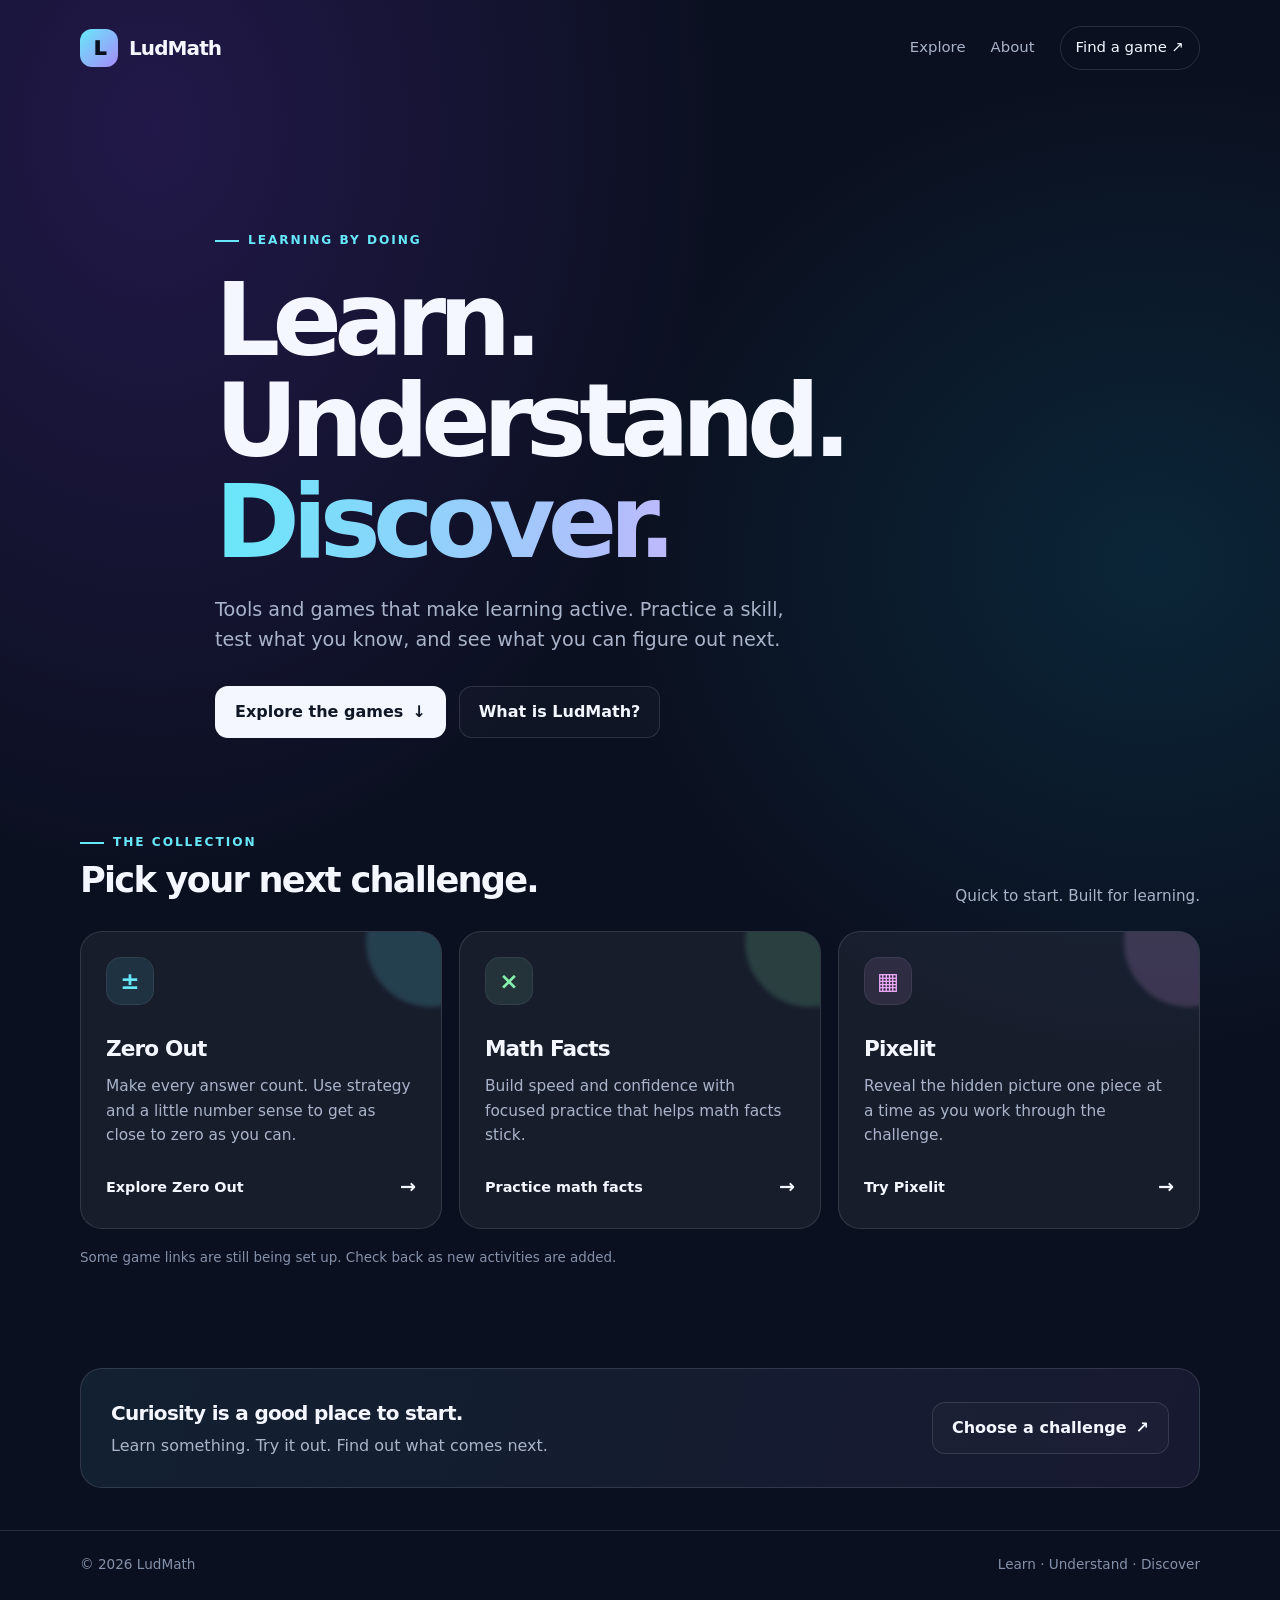
==== index.html @ 6e842093 "Add files via upload" ====
<!doctype html>
<html lang="en">
<head>
  <meta charset="utf-8">
  <meta name="viewport" content="width=device-width, initial-scale=1">
  <meta name="theme-color" content="#101827">
  <meta name="description" content="LudMath — learn, understand, discover through interactive learning games.">
  <title>LudMath — Learn, Understand, Discover</title>
  <style>
    :root {
      color-scheme: dark;
      --bg: #0b1020;
      --panel: rgba(255,255,255,.055);
      --panel-hover: rgba(255,255,255,.09);
      --text: #f4f7ff;
      --muted: #a9b4ca;
      --line: rgba(255,255,255,.12);
      --purple: #a78bfa;
      --cyan: #67e8f9;
      --green: #86efac;
      --radius: 22px;
    }
    * { box-sizing: border-box; }
    html { scroll-behavior: smooth; }
    body {
      margin: 0;
      min-height: 100vh;
      background:
        radial-gradient(ellipse at 12% 8%, rgba(124,58,237,.2), transparent 36rem),
        radial-gradient(ellipse at 90% 35%, rgba(6,182,212,.13), transparent 34rem),
        var(--bg);
      color: var(--text);
      font-family: Inter, ui-sans-serif, system-ui, -apple-system, BlinkMacSystemFont, "Segoe UI", sans-serif;
      line-height: 1.6;
    }
    a { color: inherit; }
    .wrap { width: min(1120px, calc(100% - 40px)); margin: 0 auto; }
    .topbar { display: flex; align-items: center; justify-content: space-between; gap: 24px; padding: 26px 0; }
    .brand { display: inline-flex; align-items: center; gap: 11px; text-decoration: none; font-weight: 850; letter-spacing: -.045em; font-size: 1.25rem; }
    .brand-mark { display: grid; place-items: center; width: 38px; height: 38px; border-radius: 12px; color: #0b1020; background: linear-gradient(135deg, var(--cyan), var(--purple)); font-weight: 950; letter-spacing: -.08em; }
    .nav { display: flex; gap: 25px; align-items: center; }
    .nav a { text-decoration: none; color: var(--muted); font-size: .93rem; transition: color .2s ease; }
    .nav a:hover { color: var(--text); }
    .nav .nav-cta { color: var(--text); border: 1px solid var(--line); padding: 9px 15px; border-radius: 999px; }
    .hero { padding: clamp(66px, 10vw, 128px) 0 78px; max-width: 850px; }
    .eyebrow { display: inline-flex; align-items: center; gap: 9px; color: var(--cyan); text-transform: uppercase; letter-spacing: .16em; font-size: .76rem; font-weight: 800; }
    .eyebrow::before { content: ""; width: 24px; height: 2px; background: currentColor; }
    h1 { margin: 18px 0 22px; font-size: clamp(3rem, 8vw, 6.5rem); line-height: .99; letter-spacing: -.075em; font-weight: 850; }
    h1 .gradient { display: block; color: transparent; background: linear-gradient(95deg, var(--cyan), #c4b5fd 58%, #f0abfc); background-clip: text; -webkit-background-clip: text; }
    .intro { max-width: 610px; margin: 0; color: var(--muted); font-size: clamp(1.05rem, 2vw, 1.2rem); }
    .hero-actions { display: flex; flex-wrap: wrap; gap: 13px; margin-top: 30px; }
    .button { display: inline-flex; justify-content: center; align-items: center; gap: 9px; min-height: 48px; padding: 12px 19px; border-radius: 13px; text-decoration: none; font-weight: 750; border: 1px solid transparent; transition: transform .2s ease, background .2s ease, border-color .2s ease; }
    .button:hover { transform: translateY(-2px); }
    .button-primary { background: var(--text); color: #101827; }
    .button-secondary { border-color: var(--line); color: var(--text); background: rgba(255,255,255,.025); }
    .section-heading { display: flex; align-items: end; justify-content: space-between; gap: 24px; margin-bottom: 22px; }
    .section-heading h2 { margin: 0; font-size: clamp(1.65rem, 3vw, 2.2rem); letter-spacing: -.05em; }
    .section-heading p { margin: 0; color: var(--muted); font-size: .95rem; }
    .projects { padding: 10px 0 100px; }
    .card-grid { display: grid; grid-template-columns: repeat(3, minmax(0, 1fr)); gap: 17px; }
    .project-card { position: relative; display: flex; flex-direction: column; min-height: 270px; padding: 25px; overflow: hidden; border: 1px solid var(--line); border-radius: var(--radius); background: var(--panel); text-decoration: none; transition: transform .22s ease, border-color .22s ease, background .22s ease; }
    .project-card:hover { transform: translateY(-5px); border-color: rgba(167,139,250,.55); background: var(--panel-hover); }
    .project-card::after { content: ""; position: absolute; width: 130px; height: 130px; right: -55px; top: -55px; border-radius: 50%; background: var(--glow, rgba(167,139,250,.16)); filter: blur(2px); pointer-events: none; }
    .project-icon { display: grid; place-items: center; width: 48px; height: 48px; border-radius: 15px; margin-bottom: 27px; color: var(--icon-color, var(--purple)); background: var(--icon-bg, rgba(167,139,250,.13)); border: 1px solid rgba(255,255,255,.07); font-size: 1.45rem; font-weight: 800; }
    .project-card h3 { margin: 0 0 8px; font-size: 1.35rem; letter-spacing: -.04em; }
    .project-card p { margin: 0; color: var(--muted); font-size: .96rem; }
    .card-link { display: flex; align-items: center; justify-content: space-between; gap: 12px; margin-top: auto; padding-top: 24px; font-size: .9rem; font-weight: 750; }
    .arrow { font-size: 1.2rem; transition: transform .2s ease; }
    .project-card:hover .arrow { transform: translateX(4px); }
    .coming-note { margin: 18px 0 0; color: #8491aa; font-size: .84rem; }
    .bottom-band { margin-bottom: 42px; padding: 28px 30px; display: flex; justify-content: space-between; align-items: center; gap: 24px; border: 1px solid var(--line); border-radius: var(--radius); background: linear-gradient(105deg, rgba(103,232,249,.08), rgba(167,139,250,.08)); }
    .bottom-band h2 { margin: 0 0 4px; font-size: 1.25rem; letter-spacing: -.035em; }
    .bottom-band p { margin: 0; color: var(--muted); }
    footer { border-top: 1px solid var(--line); padding: 23px 0 30px; color: #8491aa; font-size: .85rem; }
    .footer-inner { display: flex; justify-content: space-between; gap: 18px; flex-wrap: wrap; }
    @media (max-width: 760px) {
      .card-grid { grid-template-columns: 1fr; }
      .project-card { min-height: 225px; }
      .section-heading { align-items: start; flex-direction: column; gap: 6px; }
      .bottom-band { align-items: start; flex-direction: column; }
    }
    @media (max-width: 520px) {
      .wrap { width: min(100% - 28px, 1120px); }
      .topbar { padding: 18px 0; }
      .nav { gap: 12px; }
      .nav a:not(.nav-cta) { display: none; }
      .hero { padding-top: 76px; }
      .project-card { padding: 22px; }
    }
    @media (prefers-reduced-motion: reduce) {
      *, *::before, *::after { scroll-behavior: auto !important; transition: none !important; }
    }
  </style>
</head>
<body>
  <header class="wrap topbar">
    <a class="brand" href="/" aria-label="LudMath home">
      <span class="brand-mark" aria-hidden="true">L</span>
      <span>LudMath</span>
    </a>
    <nav class="nav" aria-label="Main navigation">
      <a href="#projects">Explore</a>
      <a href="#about">About</a>
      <a class="nav-cta" href="#projects">Find a game <span aria-hidden="true">↗</span></a>
    </nav>
  </header>

  <main>
    <section class="wrap hero" id="about">
      <div class="eyebrow">Learning by doing</div>
      <h1>Learn. Understand.<span class="gradient">Discover.</span></h1>
      <p class="intro">Tools and games that make learning active. Practice a skill, test what you know, and see what you can figure out next.</p>
      <div class="hero-actions">
        <a class="button button-primary" href="#projects">Explore the games <span aria-hidden="true">↓</span></a>
        <a class="button button-secondary" href="#about">What is LudMath?</a>
      </div>
    </section>

    <section class="wrap projects" id="projects" aria-labelledby="projects-title">
      <div class="section-heading">
        <div>
          <div class="eyebrow">The collection</div>
          <h2 id="projects-title">Pick your next challenge.</h2>
        </div>
        <p>Quick to start. Built for learning.</p>
      </div>

      <div class="card-grid">
        <a class="project-card" href="/zero-out/" style="--glow:rgba(103,232,249,.17);--icon-color:#67e8f9;--icon-bg:rgba(103,232,249,.1)">
          <span class="project-icon" aria-hidden="true">±</span>
          <h3>Zero Out</h3>
          <p>Make every answer count. Use strategy and a little number sense to get as close to zero as you can.</p>
          <span class="card-link">Explore Zero Out <span class="arrow" aria-hidden="true">→</span></span>
        </a>

        <a class="project-card" href="/math-facts/" style="--glow:rgba(134,239,172,.16);--icon-color:#86efac;--icon-bg:rgba(134,239,172,.1)">
          <span class="project-icon" aria-hidden="true">×</span>
          <h3>Math Facts</h3>
          <p>Build speed and confidence with focused practice that helps math facts stick.</p>
          <span class="card-link">Practice math facts <span class="arrow" aria-hidden="true">→</span></span>
        </a>

        <a class="project-card" href="/pixelit/" style="--glow:rgba(240,171,252,.17);--icon-color:#f0abfc;--icon-bg:rgba(240,171,252,.1)">
          <span class="project-icon" aria-hidden="true">▦</span>
          <h3>Pixelit</h3>
          <p>Reveal the hidden picture one piece at a time as you work through the challenge.</p>
          <span class="card-link">Try Pixelit <span class="arrow" aria-hidden="true">→</span></span>
        </a>
      </div>
      <p class="coming-note">Some game links are still being set up. Check back as new activities are added.</p>
    </section>

    <section class="wrap bottom-band" aria-label="LudMath purpose">
      <div>
        <h2>Curiosity is a good place to start.</h2>
        <p>Learn something. Try it out. Find out what comes next.</p>
      </div>
      <a class="button button-secondary" href="#projects">Choose a challenge <span aria-hidden="true">↗</span></a>
    </section>
  </main>

  <footer>
    <div class="wrap footer-inner">
      <span>© <span id="year">2026</span> LudMath</span>
      <span>Learn · Understand · Discover</span>
    </div>
  </footer>
  <script>
    document.getElementById('year').textContent = new Date().getFullYear();
  </script>
</body>
</html>
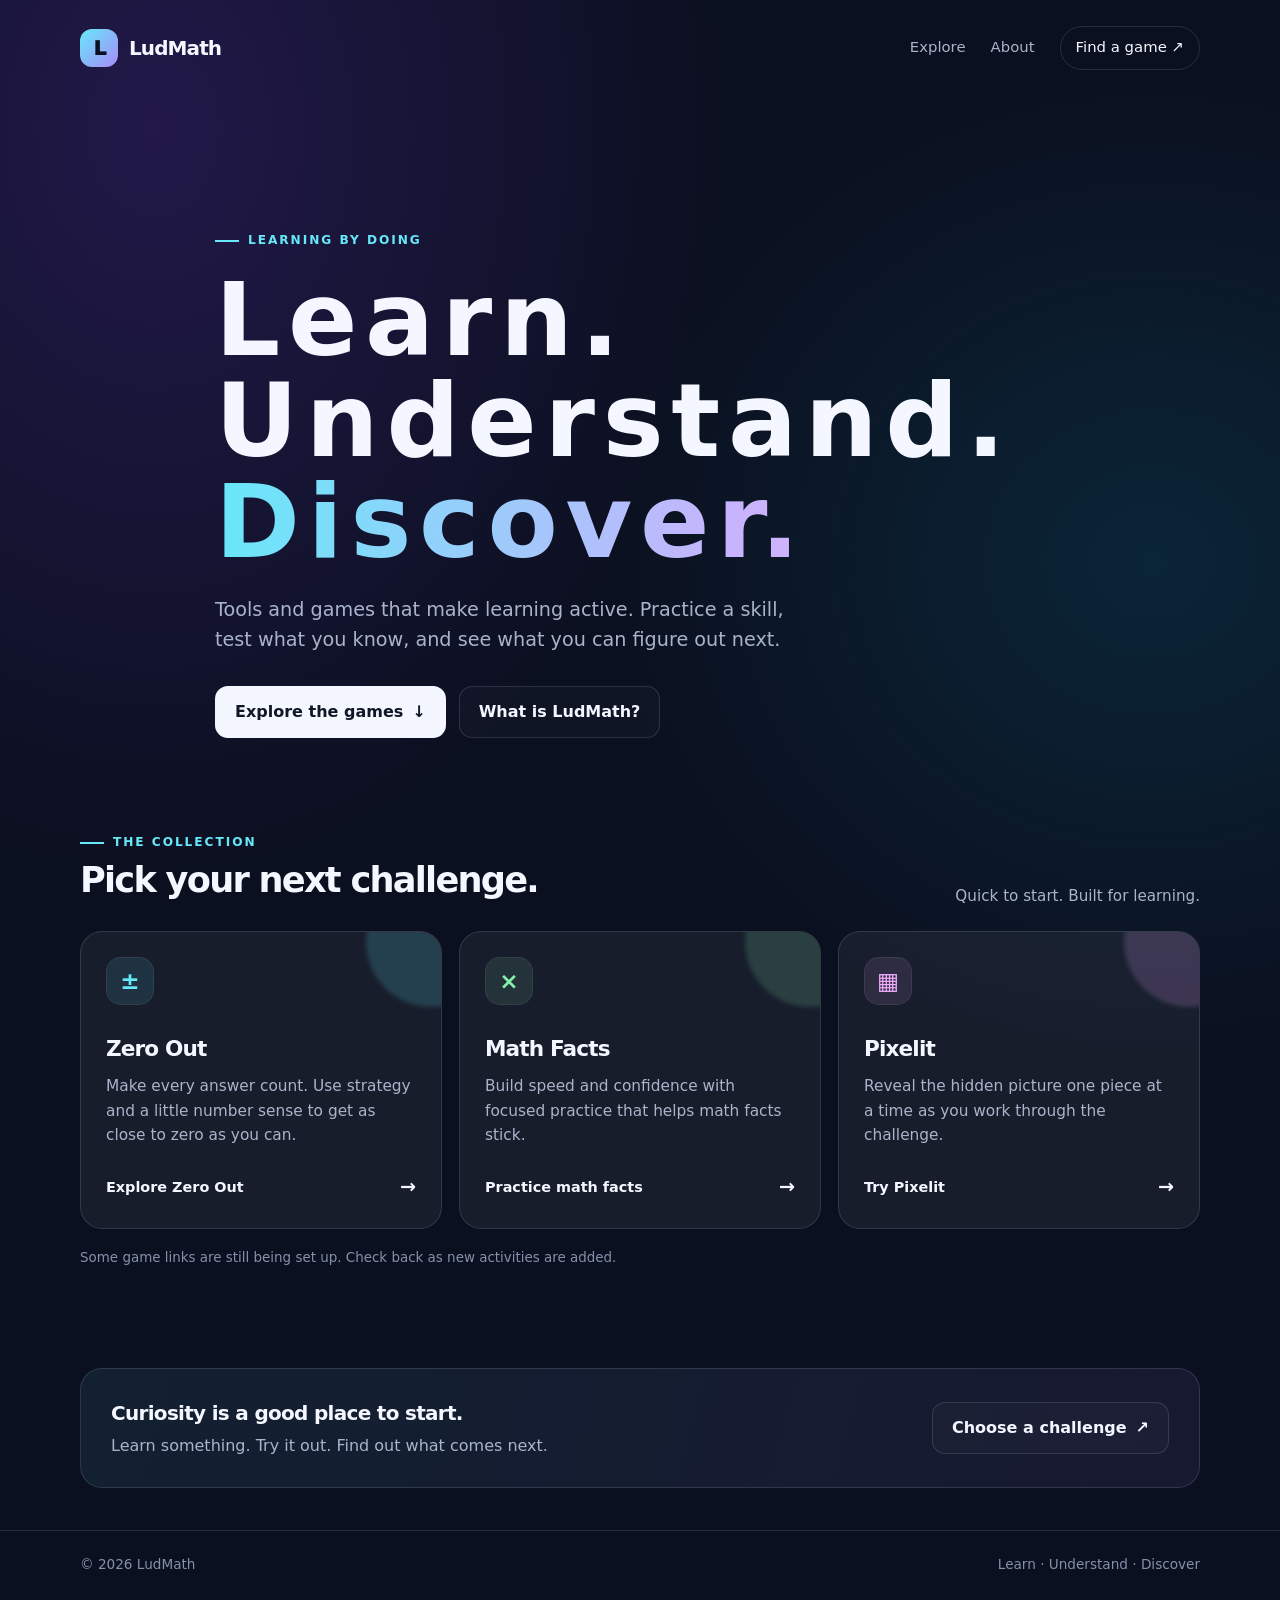
==== commit 9a9e93b6: "Update index.html" ====
--- a/index.html
+++ b/index.html
@@ -45,7 +45,7 @@
     .hero { padding: clamp(66px, 10vw, 128px) 0 78px; max-width: 850px; }
     .eyebrow { display: inline-flex; align-items: center; gap: 9px; color: var(--cyan); text-transform: uppercase; letter-spacing: .16em; font-size: .76rem; font-weight: 800; }
     .eyebrow::before { content: ""; width: 24px; height: 2px; background: currentColor; }
-    h1 { margin: 18px 0 22px; font-size: clamp(3rem, 8vw, 6.5rem); line-height: .99; letter-spacing: -.075em; font-weight: 850; }
+    h1 { margin: 18px 0 22px; font-size: clamp(3rem, 8vw, 6.5rem); line-height: .99; letter-spacing: .075em; font-weight: 850; }
     h1 .gradient { display: block; color: transparent; background: linear-gradient(95deg, var(--cyan), #c4b5fd 58%, #f0abfc); background-clip: text; -webkit-background-clip: text; }
     .intro { max-width: 610px; margin: 0; color: var(--muted); font-size: clamp(1.05rem, 2vw, 1.2rem); }
     .hero-actions { display: flex; flex-wrap: wrap; gap: 13px; margin-top: 30px; }
@@ -126,14 +126,14 @@
       </div>
 
       <div class="card-grid">
-        <a class="project-card" href="/zero-out/" style="--glow:rgba(103,232,249,.17);--icon-color:#67e8f9;--icon-bg:rgba(103,232,249,.1)">
+        <a class="project-card" href="/ZeroOut/" style="--glow:rgba(103,232,249,.17);--icon-color:#67e8f9;--icon-bg:rgba(103,232,249,.1)">
           <span class="project-icon" aria-hidden="true">±</span>
           <h3>Zero Out</h3>
           <p>Make every answer count. Use strategy and a little number sense to get as close to zero as you can.</p>
           <span class="card-link">Explore Zero Out <span class="arrow" aria-hidden="true">→</span></span>
         </a>
 
-        <a class="project-card" href="/math-facts/" style="--glow:rgba(134,239,172,.16);--icon-color:#86efac;--icon-bg:rgba(134,239,172,.1)">
+        <a class="project-card" href="/MathFacts/" style="--glow:rgba(134,239,172,.16);--icon-color:#86efac;--icon-bg:rgba(134,239,172,.1)">
           <span class="project-icon" aria-hidden="true">×</span>
           <h3>Math Facts</h3>
           <p>Build speed and confidence with focused practice that helps math facts stick.</p>
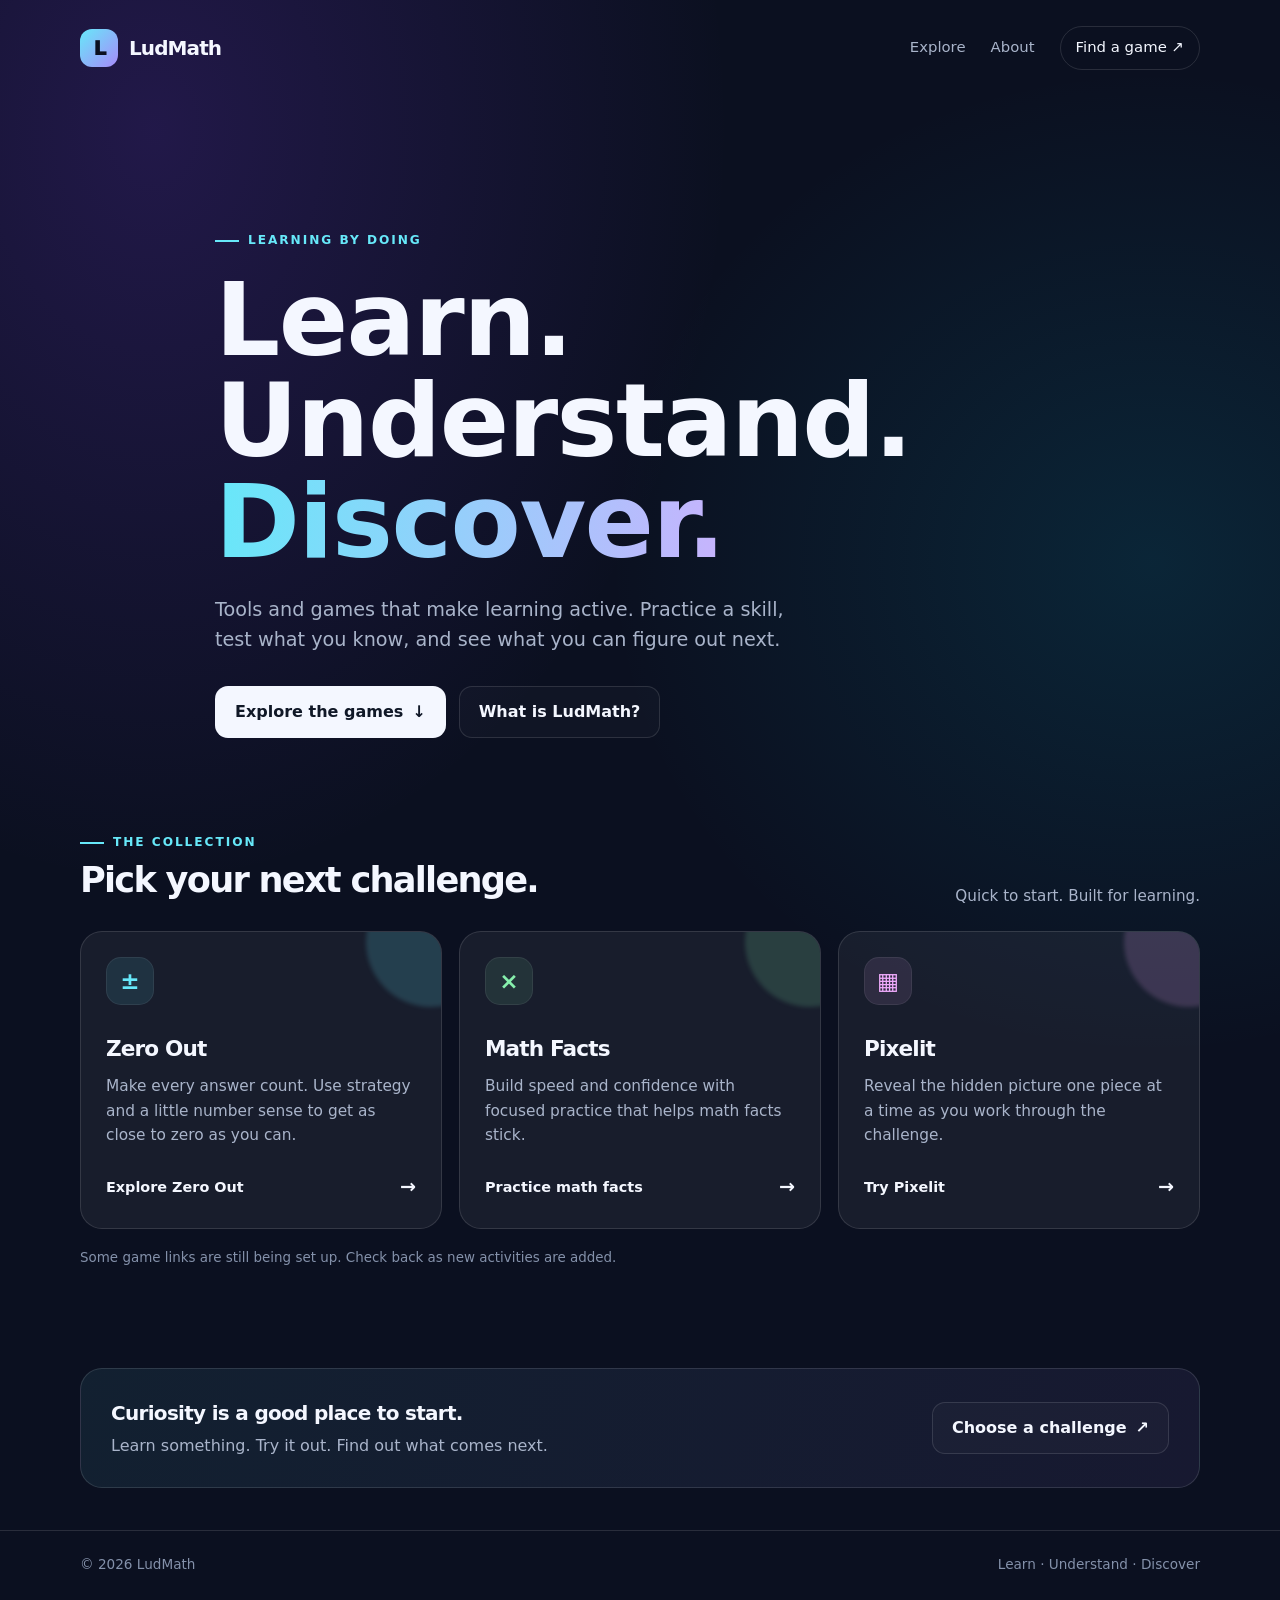
==== commit 6a5e7046: "Update index.html" ====
--- a/index.html
+++ b/index.html
@@ -45,7 +45,7 @@
     .hero { padding: clamp(66px, 10vw, 128px) 0 78px; max-width: 850px; }
     .eyebrow { display: inline-flex; align-items: center; gap: 9px; color: var(--cyan); text-transform: uppercase; letter-spacing: .16em; font-size: .76rem; font-weight: 800; }
     .eyebrow::before { content: ""; width: 24px; height: 2px; background: currentColor; }
-    h1 { margin: 18px 0 22px; font-size: clamp(3rem, 8vw, 6.5rem); line-height: .99; letter-spacing: .075em; font-weight: 850; }
+    h1 { margin: 18px 0 22px; font-size: clamp(3rem, 8vw, 6.5rem); line-height: .99; letter-spacing: -.015em; font-weight: 850; }
     h1 .gradient { display: block; color: transparent; background: linear-gradient(95deg, var(--cyan), #c4b5fd 58%, #f0abfc); background-clip: text; -webkit-background-clip: text; }
     .intro { max-width: 610px; margin: 0; color: var(--muted); font-size: clamp(1.05rem, 2vw, 1.2rem); }
     .hero-actions { display: flex; flex-wrap: wrap; gap: 13px; margin-top: 30px; }
